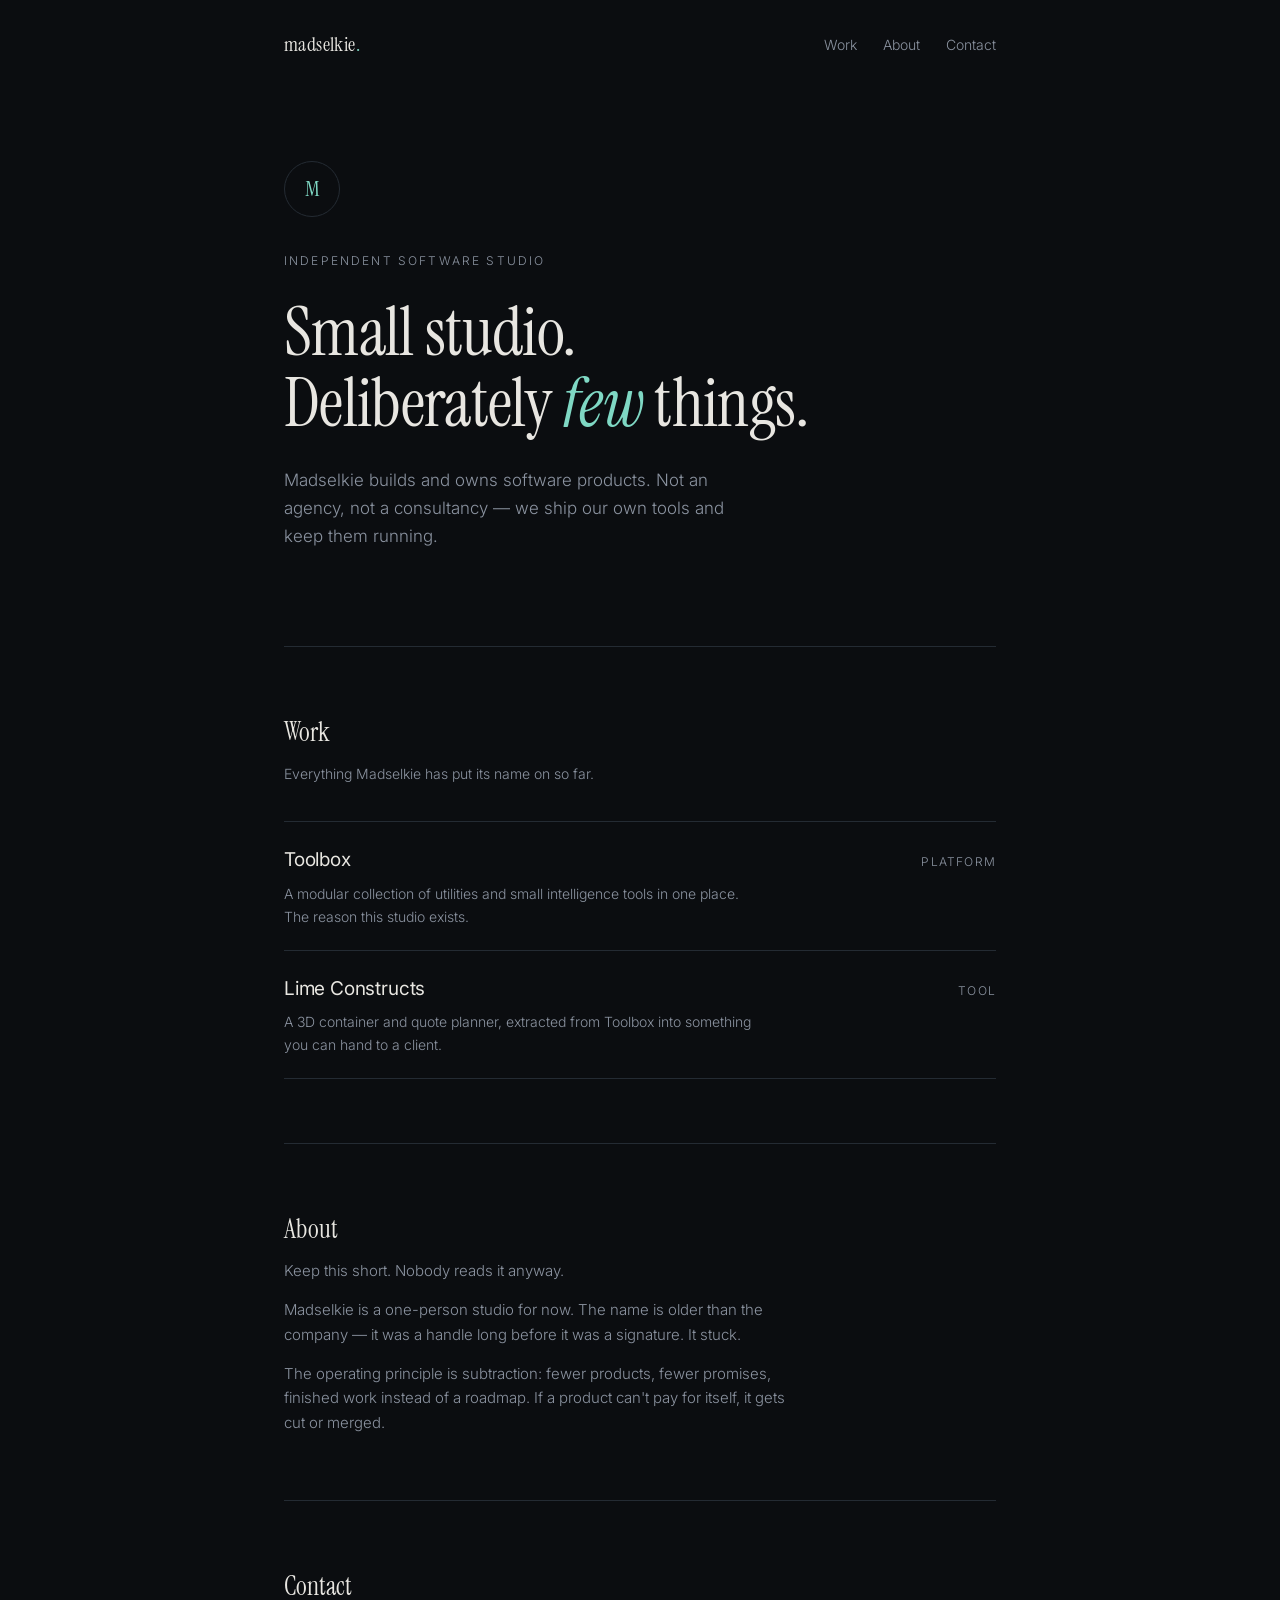
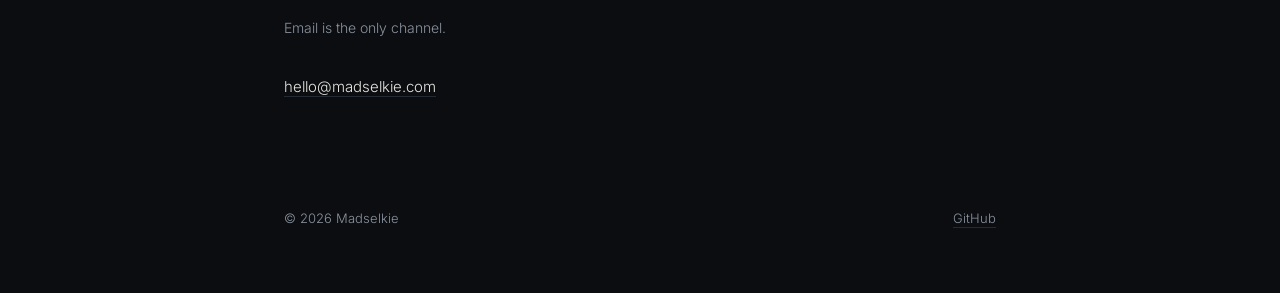
==== index.html @ a364200f "Initial Madselkie site" ====
<!DOCTYPE html>
<html lang="en">
<head>
<meta charset="utf-8">
<meta name="viewport" content="width=device-width,initial-scale=1">
<title>Madselkie</title>
<meta name="description" content="Madselkie is an independent software studio. Makers of Toolbox and Lime Constructs.">
<link rel="preconnect" href="https://fonts.googleapis.com">
<link rel="preconnect" href="https://fonts.gstatic.com" crossorigin>
<link href="https://fonts.googleapis.com/css2?family=Instrument+Serif:ital@0;1&family=Inter:wght@300;400;500&display=swap" rel="stylesheet">
<style>
  :root{
    --ink:#0b0d10;
    --ink-soft:#151a20;
    --line:#242b33;
    --text:#e8e6e1;
    --muted:#8b93a0;
    --accent:#7fd8c4;
  }
  *{box-sizing:border-box;margin:0;padding:0}
  html{-webkit-text-size-adjust:100%}
  body{
    background:var(--ink);color:var(--text);
    font-family:Inter,system-ui,-apple-system,sans-serif;
    font-weight:300;line-height:1.65;
    -webkit-font-smoothing:antialiased;
  }
  .wrap{max-width:760px;margin:0 auto;padding:0 24px}
  header{padding:28px 0;display:flex;justify-content:space-between;align-items:center}
  .mark{font-family:"Instrument Serif",Georgia,serif;font-size:20px;letter-spacing:.02em}
  .mark span{color:var(--accent)}
  nav a{color:var(--muted);text-decoration:none;font-size:14px;margin-left:22px;transition:color .2s}
  nav a:hover{color:var(--text)}
  .hero{padding:72px 0 96px;border-bottom:1px solid var(--line)}
  .kicker{font-size:12px;letter-spacing:.18em;text-transform:uppercase;color:var(--muted);margin-bottom:26px}
  h1{
    font-family:"Instrument Serif",Georgia,serif;font-weight:400;
    font-size:clamp(40px,8vw,68px);line-height:1.04;letter-spacing:-.01em;
  }
  h1 em{font-style:italic;color:var(--accent)}
  .lede{margin-top:28px;font-size:17px;color:var(--muted);max-width:46ch}
  .lede strong{color:var(--text);font-weight:400}
  section{padding:64px 0;border-bottom:1px solid var(--line)}
  h2{font-family:"Instrument Serif",Georgia,serif;font-weight:400;font-size:26px;margin-bottom:8px}
  .sub{color:var(--muted);font-size:14px;margin-bottom:36px}
  .product{display:block;text-decoration:none;color:inherit;padding:22px 0;border-top:1px solid var(--line);transition:opacity .2s}
  .product:last-of-type{border-bottom:1px solid var(--line)}
  .product:hover{opacity:.7}
  .prow{display:flex;justify-content:space-between;align-items:baseline;gap:16px}
  .pname{font-size:19px;font-weight:400;letter-spacing:-.01em}
  .ptype{font-size:12px;color:var(--muted);letter-spacing:.1em;text-transform:uppercase;white-space:nowrap}
  .pdesc{color:var(--muted);font-size:14px;margin-top:6px;max-width:52ch}
  .about p{color:var(--muted);font-size:15px;max-width:56ch;margin-bottom:14px}
  .about p:last-child{margin-bottom:0}
  footer{padding:44px 0 64px;color:var(--muted);font-size:13px;display:flex;justify-content:space-between;gap:16px;flex-wrap:wrap}
  footer a{color:var(--muted);text-decoration:none;border-bottom:1px solid var(--line);padding-bottom:1px}
  footer a:hover{color:var(--text)}
  .selkie{
    width:56px;height:56px;border-radius:50%;
    border:1px solid var(--line);display:grid;place-items:center;
    font-family:"Instrument Serif",Georgia,serif;font-size:22px;color:var(--accent);
    margin-bottom:34px;
  }
  @media (prefers-reduced-motion:no-preference){
    .hero > *{animation:rise .7s cubic-bezier(.2,.7,.2,1) both}
    .hero > *:nth-child(2){animation-delay:.06s}
    .hero > *:nth-child(3){animation-delay:.12s}
    @keyframes rise{from{opacity:0;transform:translateY(10px)}to{opacity:1;transform:none}}
  }
</style>
</head>
<body>
<div class="wrap">
  <header>
    <div class="mark">madselkie<span>.</span></div>
    <nav>
      <a href="#work">Work</a>
      <a href="#about">About</a>
      <a href="#contact">Contact</a>
    </nav>
  </header>

  <div class="hero">
    <div class="selkie">M</div>
    <div class="kicker">Independent software studio</div>
    <h1>Small studio.<br>Deliberately <em>few</em> things.</h1>
    <p class="lede">Madselkie builds and owns software products. Not an agency, not a consultancy — we ship our own tools and keep them running.</p>
  </div>

  <section id="work">
    <h2>Work</h2>
    <p class="sub">Everything Madselkie has put its name on so far.</p>
    <a class="product" href="https://tlbox.app" target="_blank" rel="noopener">
      <div class="prow"><span class="pname">Toolbox</span><span class="ptype">Platform</span></div>
      <p class="pdesc">A modular collection of utilities and small intelligence tools in one place. The reason this studio exists.</p>
    </a>
    <a class="product" href="#" target="_blank" rel="noopener">
      <div class="prow"><span class="pname">Lime Constructs</span><span class="ptype">Tool</span></div>
      <p class="pdesc">A 3D container and quote planner, extracted from Toolbox into something you can hand to a client.</p>
    </a>
  </section>

  <section id="about" class="about">
    <h2>About</h2>
    <p class="sub">Keep this short. Nobody reads it anyway.</p>
    <p>Madselkie is a one-person studio for now. The name is older than the company — it was a handle long before it was a signature. It stuck.</p>
    <p>The operating principle is subtraction: fewer products, fewer promises, finished work instead of a roadmap. If a product can't pay for itself, it gets cut or merged.</p>
  </section>

  <section id="contact" style="border-bottom:none">
    <h2>Contact</h2>
    <p class="sub">Email is the only channel.</p>
    <p style="color:var(--muted);font-size:15px"><a href="mailto:hello@madselkie.com" style="color:var(--text);text-decoration:none;border-bottom:1px solid var(--line)">hello@madselkie.com</a></p>
  </section>

  <footer>
    <span>© <span id="y">2026</span> Madselkie</span>
    <span><a href="https://github.com/madselkie" target="_blank" rel="noopener">GitHub</a></span>
  </footer>
</div>
<script>document.getElementById('y').textContent=new Date().getFullYear();</script>
</body>
</html>
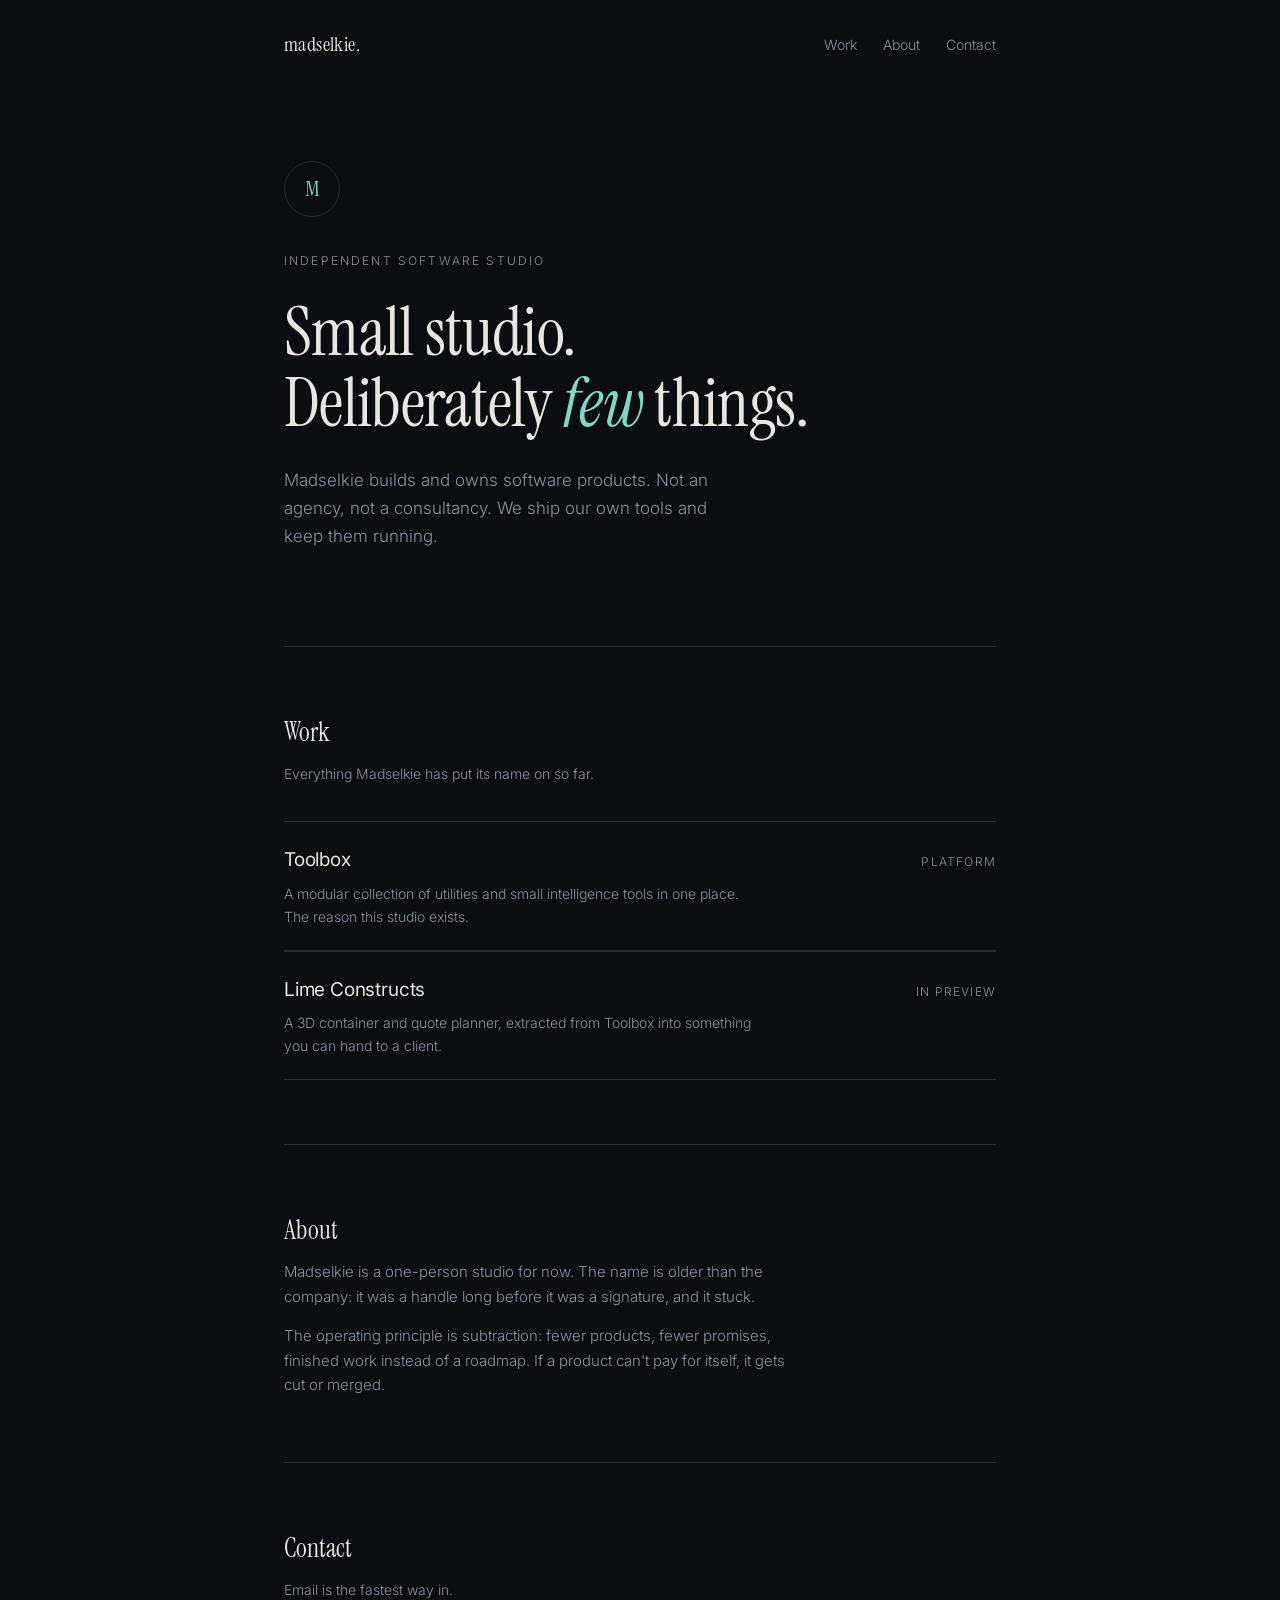
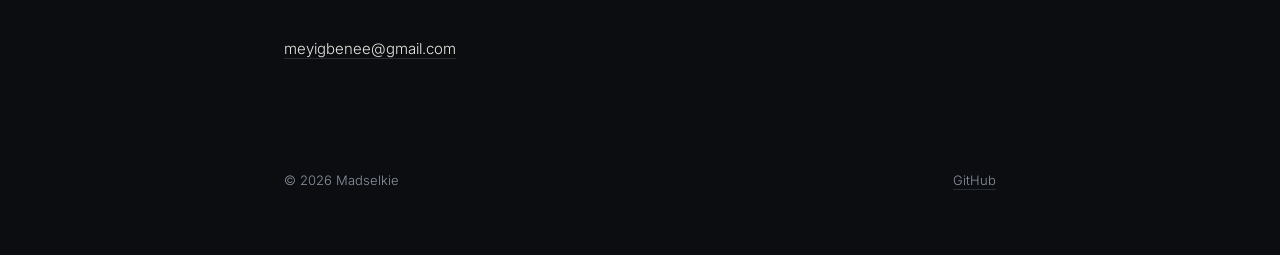
==== commit 204ec6da: "Fix contact address, drop dead link, tidy copy" ====
--- a/index.html
+++ b/index.html
@@ -84,7 +84,7 @@
     <div class="selkie">M</div>
     <div class="kicker">Independent software studio</div>
     <h1>Small studio.<br>Deliberately <em>few</em> things.</h1>
-    <p class="lede">Madselkie builds and owns software products. Not an agency, not a consultancy — we ship our own tools and keep them running.</p>
+    <p class="lede">Madselkie builds and owns software products. Not an agency, not a consultancy. We ship our own tools and keep them running.</p>
   </div>
 
   <section id="work">
@@ -94,23 +94,22 @@
       <div class="prow"><span class="pname">Toolbox</span><span class="ptype">Platform</span></div>
       <p class="pdesc">A modular collection of utilities and small intelligence tools in one place. The reason this studio exists.</p>
     </a>
-    <a class="product" href="#" target="_blank" rel="noopener">
-      <div class="prow"><span class="pname">Lime Constructs</span><span class="ptype">Tool</span></div>
+    <div class="product">
+      <div class="prow"><span class="pname">Lime Constructs</span><span class="ptype">In preview</span></div>
       <p class="pdesc">A 3D container and quote planner, extracted from Toolbox into something you can hand to a client.</p>
-    </a>
+    </div>
   </section>
 
   <section id="about" class="about">
     <h2>About</h2>
-    <p class="sub">Keep this short. Nobody reads it anyway.</p>
-    <p>Madselkie is a one-person studio for now. The name is older than the company — it was a handle long before it was a signature. It stuck.</p>
+    <p>Madselkie is a one-person studio for now. The name is older than the company: it was a handle long before it was a signature, and it stuck.</p>
     <p>The operating principle is subtraction: fewer products, fewer promises, finished work instead of a roadmap. If a product can't pay for itself, it gets cut or merged.</p>
   </section>
 
   <section id="contact" style="border-bottom:none">
     <h2>Contact</h2>
-    <p class="sub">Email is the only channel.</p>
-    <p style="color:var(--muted);font-size:15px"><a href="mailto:hello@madselkie.com" style="color:var(--text);text-decoration:none;border-bottom:1px solid var(--line)">hello@madselkie.com</a></p>
+    <p class="sub">Email is the fastest way in.</p>
+    <p style="color:var(--muted);font-size:15px"><a href="mailto:meyigbenee@gmail.com" style="color:var(--text);text-decoration:none;border-bottom:1px solid var(--line)">meyigbenee@gmail.com</a></p>
   </section>
 
   <footer>
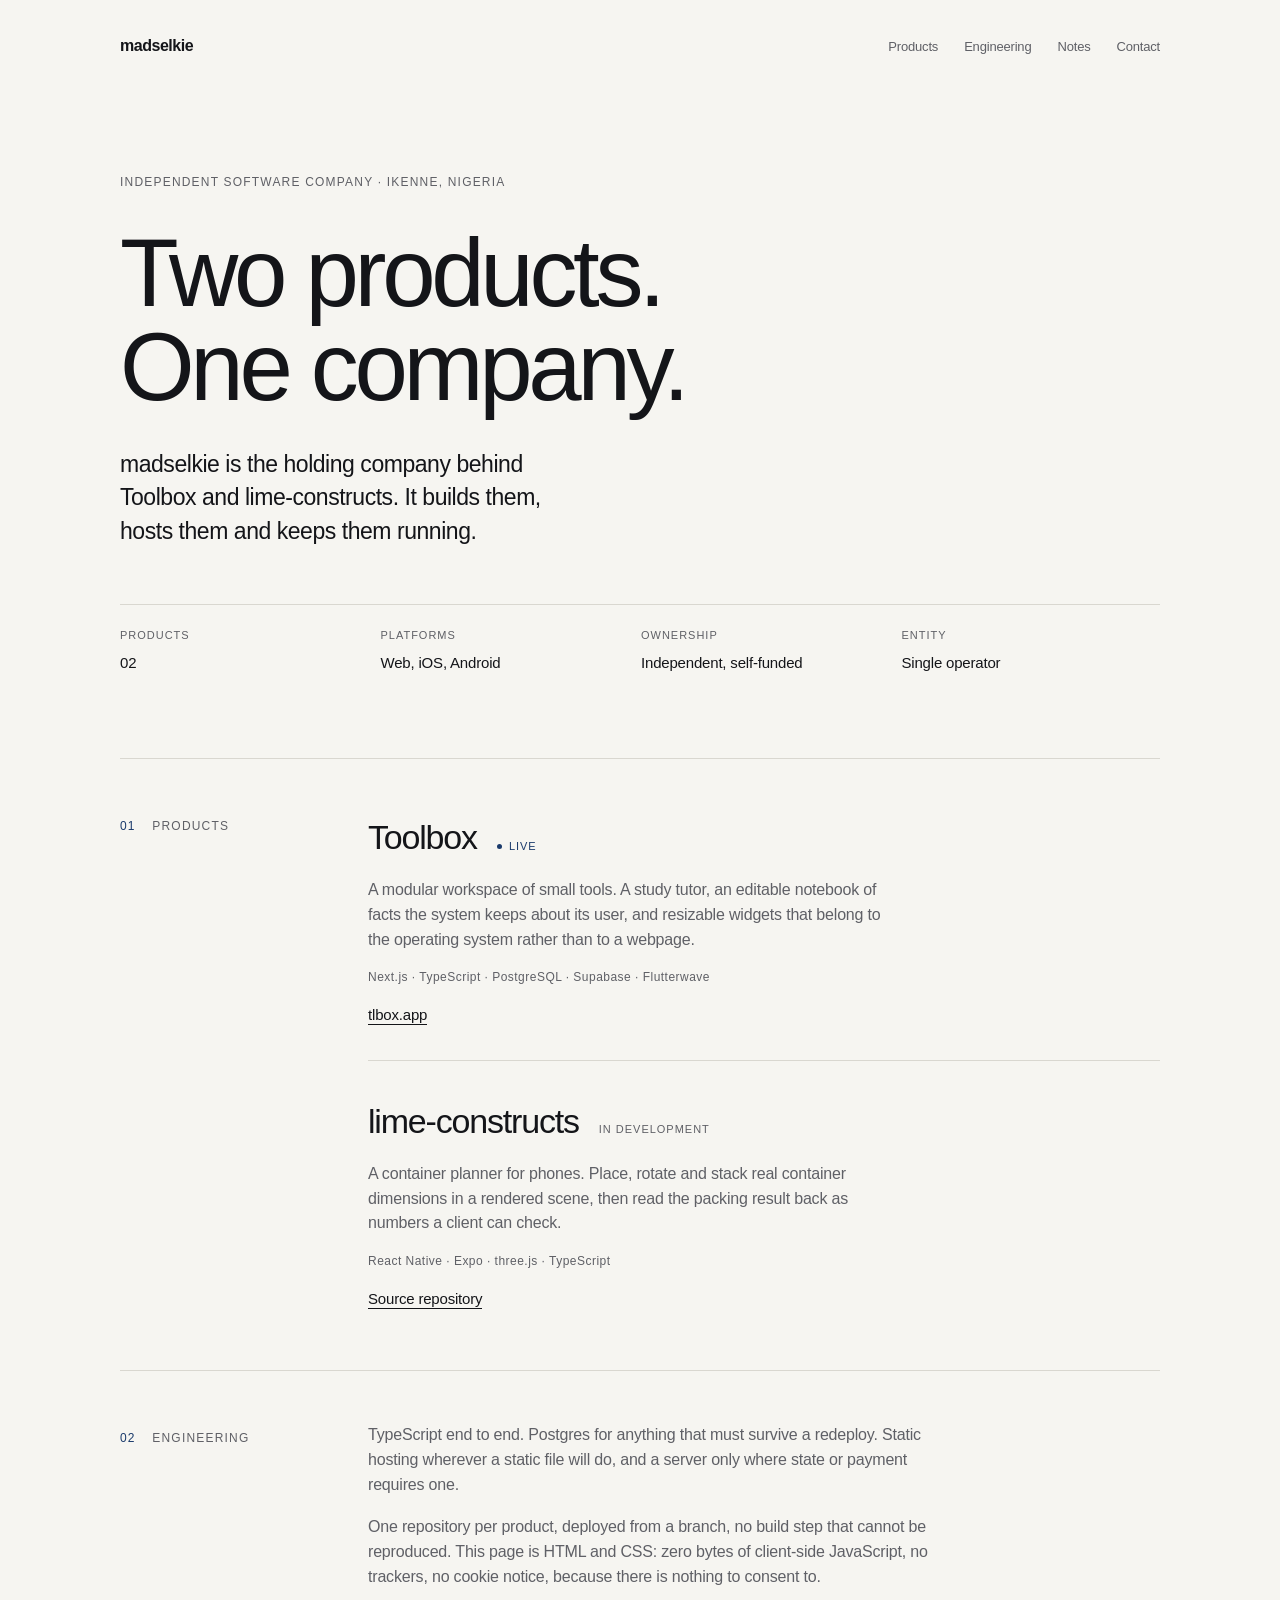
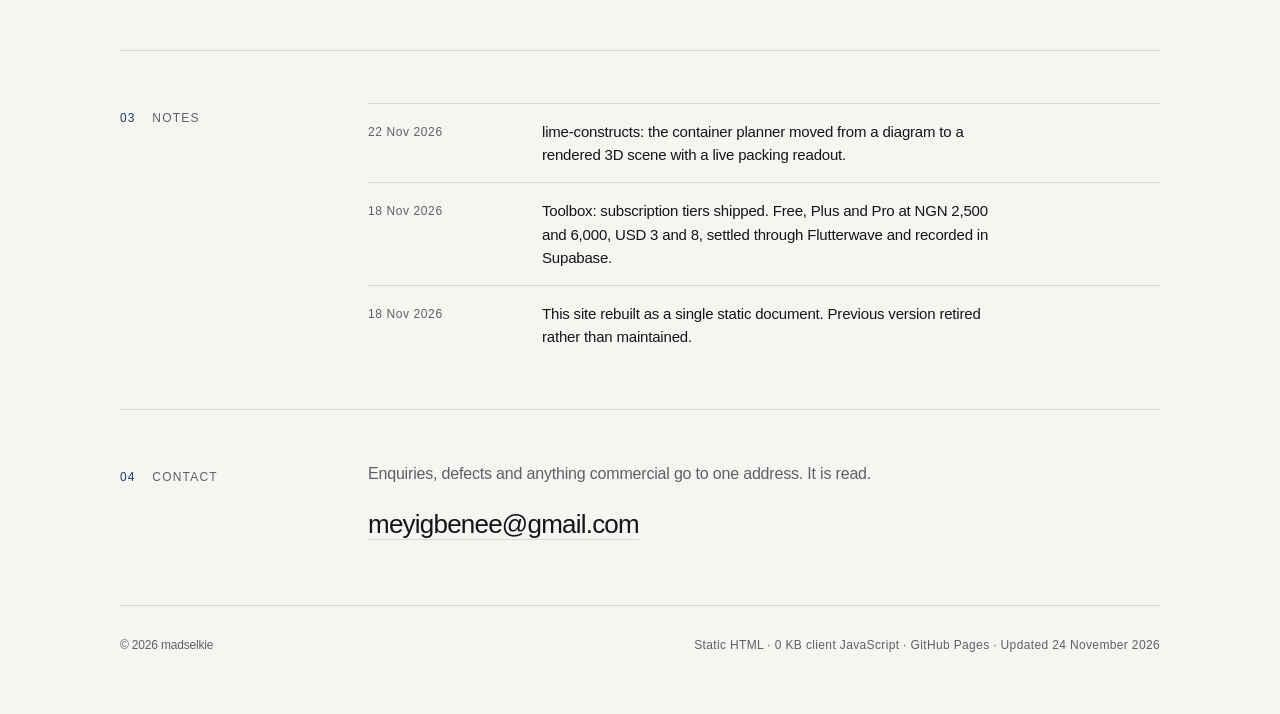
==== commit 5e4fce5f: "Rebuild as a single static company page: monochrome, one typeface, zero client JS" ====
--- a/index.html
+++ b/index.html
@@ -1,122 +1,107 @@
-<!DOCTYPE html>
+<!doctype html>
 <html lang="en">
 <head>
 <meta charset="utf-8">
-<meta name="viewport" content="width=device-width,initial-scale=1">
-<title>Madselkie</title>
-<meta name="description" content="Madselkie is an independent software studio. Makers of Toolbox and Lime Constructs.">
-<link rel="preconnect" href="https://fonts.googleapis.com">
-<link rel="preconnect" href="https://fonts.gstatic.com" crossorigin>
-<link href="https://fonts.googleapis.com/css2?family=Instrument+Serif:ital@0;1&family=Inter:wght@300;400;500&display=swap" rel="stylesheet">
-<style>
-  :root{
-    --ink:#0b0d10;
-    --ink-soft:#151a20;
-    --line:#242b33;
-    --text:#e8e6e1;
-    --muted:#8b93a0;
-    --accent:#7fd8c4;
-  }
-  *{box-sizing:border-box;margin:0;padding:0}
-  html{-webkit-text-size-adjust:100%}
-  body{
-    background:var(--ink);color:var(--text);
-    font-family:Inter,system-ui,-apple-system,sans-serif;
-    font-weight:300;line-height:1.65;
-    -webkit-font-smoothing:antialiased;
-  }
-  .wrap{max-width:760px;margin:0 auto;padding:0 24px}
-  header{padding:28px 0;display:flex;justify-content:space-between;align-items:center}
-  .mark{font-family:"Instrument Serif",Georgia,serif;font-size:20px;letter-spacing:.02em}
-  .mark span{color:var(--accent)}
-  nav a{color:var(--muted);text-decoration:none;font-size:14px;margin-left:22px;transition:color .2s}
-  nav a:hover{color:var(--text)}
-  .hero{padding:72px 0 96px;border-bottom:1px solid var(--line)}
-  .kicker{font-size:12px;letter-spacing:.18em;text-transform:uppercase;color:var(--muted);margin-bottom:26px}
-  h1{
-    font-family:"Instrument Serif",Georgia,serif;font-weight:400;
-    font-size:clamp(40px,8vw,68px);line-height:1.04;letter-spacing:-.01em;
-  }
-  h1 em{font-style:italic;color:var(--accent)}
-  .lede{margin-top:28px;font-size:17px;color:var(--muted);max-width:46ch}
-  .lede strong{color:var(--text);font-weight:400}
-  section{padding:64px 0;border-bottom:1px solid var(--line)}
-  h2{font-family:"Instrument Serif",Georgia,serif;font-weight:400;font-size:26px;margin-bottom:8px}
-  .sub{color:var(--muted);font-size:14px;margin-bottom:36px}
-  .product{display:block;text-decoration:none;color:inherit;padding:22px 0;border-top:1px solid var(--line);transition:opacity .2s}
-  .product:last-of-type{border-bottom:1px solid var(--line)}
-  .product:hover{opacity:.7}
-  .prow{display:flex;justify-content:space-between;align-items:baseline;gap:16px}
-  .pname{font-size:19px;font-weight:400;letter-spacing:-.01em}
-  .ptype{font-size:12px;color:var(--muted);letter-spacing:.1em;text-transform:uppercase;white-space:nowrap}
-  .pdesc{color:var(--muted);font-size:14px;margin-top:6px;max-width:52ch}
-  .about p{color:var(--muted);font-size:15px;max-width:56ch;margin-bottom:14px}
-  .about p:last-child{margin-bottom:0}
-  footer{padding:44px 0 64px;color:var(--muted);font-size:13px;display:flex;justify-content:space-between;gap:16px;flex-wrap:wrap}
-  footer a{color:var(--muted);text-decoration:none;border-bottom:1px solid var(--line);padding-bottom:1px}
-  footer a:hover{color:var(--text)}
-  .selkie{
-    width:56px;height:56px;border-radius:50%;
-    border:1px solid var(--line);display:grid;place-items:center;
-    font-family:"Instrument Serif",Georgia,serif;font-size:22px;color:var(--accent);
-    margin-bottom:34px;
-  }
-  @media (prefers-reduced-motion:no-preference){
-    .hero > *{animation:rise .7s cubic-bezier(.2,.7,.2,1) both}
-    .hero > *:nth-child(2){animation-delay:.06s}
-    .hero > *:nth-child(3){animation-delay:.12s}
-    @keyframes rise{from{opacity:0;transform:translateY(10px)}to{opacity:1;transform:none}}
-  }
-</style>
+<meta name="viewport" content="width=device-width, initial-scale=1">
+<title>madselkie — an independent software company</title>
+<meta name="description" content="madselkie is an independent software company. It builds and operates Toolbox and lime-constructs.">
+<meta name="color-scheme" content="light">
+<link rel="stylesheet" href="styles.css">
+<link rel="icon" href="data:image/svg+xml,%3Csvg xmlns='http://www.w3.org/2000/svg' viewBox='0 0 32 32'%3E%3Crect width='32' height='32' fill='%23141519'/%3E%3Ctext x='16' y='22' font-family='Helvetica,Arial' font-size='17' fill='%23f6f5f1' text-anchor='middle'%3Em%3C/text%3E%3C/svg%3E">
 </head>
 <body>
-<div class="wrap">
-  <header>
-    <div class="mark">madselkie<span>.</span></div>
-    <nav>
-      <a href="#work">Work</a>
-      <a href="#about">About</a>
-      <a href="#contact">Contact</a>
-    </nav>
-  </header>
 
-  <div class="hero">
-    <div class="selkie">M</div>
-    <div class="kicker">Independent software studio</div>
-    <h1>Small studio.<br>Deliberately <em>few</em> things.</h1>
-    <p class="lede">Madselkie builds and owns software products. Not an agency, not a consultancy. We ship our own tools and keep them running.</p>
-  </div>
+<header class="masthead">
+  <a class="wordmark" href="/">madselkie</a>
+  <nav aria-label="Sections">
+    <a href="#products">Products</a>
+    <a href="#engineering">Engineering</a>
+    <a href="#notes">Notes</a>
+    <a href="#contact">Contact</a>
+  </nav>
+</header>
 
-  <section id="work">
-    <h2>Work</h2>
-    <p class="sub">Everything Madselkie has put its name on so far.</p>
-    <a class="product" href="https://tlbox.app" target="_blank" rel="noopener">
-      <div class="prow"><span class="pname">Toolbox</span><span class="ptype">Platform</span></div>
-      <p class="pdesc">A modular collection of utilities and small intelligence tools in one place. The reason this studio exists.</p>
-    </a>
-    <div class="product">
-      <div class="prow"><span class="pname">Lime Constructs</span><span class="ptype">In preview</span></div>
-      <p class="pdesc">A 3D container and quote planner, extracted from Toolbox into something you can hand to a client.</p>
+<main>
+
+  <section class="opening">
+    <p class="label">Independent software company · Ikenne, Nigeria</p>
+    <h1>Two products.<br>One company.</h1>
+    <p class="statement">madselkie is the holding company behind Toolbox and lime-constructs. It builds them, hosts them and keeps them running.</p>
+    <dl class="facts">
+      <div><dt>Products</dt><dd>02</dd></div>
+      <div><dt>Platforms</dt><dd>Web, iOS, Android</dd></div>
+      <div><dt>Ownership</dt><dd>Independent, self&#8209;funded</dd></div>
+      <div><dt>Entity</dt><dd>Single operator</dd></div>
+    </dl>
+  </section>
+
+  <section id="products" class="block">
+    <p class="label"><span class="num">01</span> Products</p>
+    <div class="rows">
+
+      <article class="row">
+        <div class="row-head">
+          <h2>Toolbox</h2>
+          <p class="status"><span class="dot" aria-hidden="true"></span>Live</p>
+        </div>
+        <p class="desc">A modular workspace of small tools. A study tutor, an editable notebook of facts the system keeps about its user, and resizable widgets that belong to the operating system rather than to a webpage.</p>
+        <p class="stack">Next.js · TypeScript · PostgreSQL · Supabase · Flutterwave</p>
+        <p class="out"><a href="https://tlbox.app" rel="noopener">tlbox.app</a></p>
+      </article>
+
+      <article class="row">
+        <div class="row-head">
+          <h2>lime-constructs</h2>
+          <p class="status quiet">In development</p>
+        </div>
+        <p class="desc">A container planner for phones. Place, rotate and stack real container dimensions in a rendered scene, then read the packing result back as numbers a client can check.</p>
+        <p class="stack">React Native · Expo · three.js · TypeScript</p>
+        <p class="out"><a href="https://github.com/the-meyiwa/lime-constructs" rel="noopener">Source repository</a></p>
+      </article>
+
     </div>
   </section>
 
-  <section id="about" class="about">
-    <h2>About</h2>
-    <p>Madselkie is a one-person studio for now. The name is older than the company: it was a handle long before it was a signature, and it stuck.</p>
-    <p>The operating principle is subtraction: fewer products, fewer promises, finished work instead of a roadmap. If a product can't pay for itself, it gets cut or merged.</p>
+  <section id="engineering" class="block">
+    <p class="label"><span class="num">02</span> Engineering</p>
+    <div class="prose">
+      <p>TypeScript end to end. Postgres for anything that must survive a redeploy. Static hosting wherever a static file will do, and a server only where state or payment requires one.</p>
+      <p>One repository per product, deployed from a branch, no build step that cannot be reproduced. This page is HTML and CSS: zero bytes of client-side JavaScript, no trackers, no cookie notice, because there is nothing to consent to.</p>
+    </div>
   </section>
 
-  <section id="contact" style="border-bottom:none">
-    <h2>Contact</h2>
-    <p class="sub">Email is the fastest way in.</p>
-    <p style="color:var(--muted);font-size:15px"><a href="mailto:meyigbenee@gmail.com" style="color:var(--text);text-decoration:none;border-bottom:1px solid var(--line)">meyigbenee@gmail.com</a></p>
+  <section id="notes" class="block">
+    <p class="label"><span class="num">03</span> Notes</p>
+    <ol class="log">
+      <li>
+        <p class="when">22 Nov 2026</p>
+        <p class="what">lime-constructs: the container planner moved from a diagram to a rendered 3D scene with a live packing readout.</p>
+      </li>
+      <li>
+        <p class="when">18 Nov 2026</p>
+        <p class="what">Toolbox: subscription tiers shipped. Free, Plus and Pro at NGN 2,500 and 6,000, USD 3 and 8, settled through Flutterwave and recorded in Supabase.</p>
+      </li>
+      <li>
+        <p class="when">18 Nov 2026</p>
+        <p class="what">This site rebuilt as a single static document. Previous version retired rather than maintained.</p>
+      </li>
+    </ol>
   </section>
 
-  <footer>
-    <span>© <span id="y">2026</span> Madselkie</span>
-    <span><a href="https://github.com/madselkie" target="_blank" rel="noopener">GitHub</a></span>
-  </footer>
-</div>
-<script>document.getElementById('y').textContent=new Date().getFullYear();</script>
+  <section id="contact" class="block">
+    <p class="label"><span class="num">04</span> Contact</p>
+    <div class="prose">
+      <p>Enquiries, defects and anything commercial go to one address. It is read.</p>
+      <p class="mail"><a href="mailto:meyigbenee@gmail.com">meyigbenee@gmail.com</a></p>
+    </div>
+  </section>
+
+</main>
+
+<footer>
+  <p>© <span id="year">2026</span> madselkie</p>
+  <p class="signals">Static HTML&nbsp;·&nbsp;0&nbsp;KB client JavaScript&nbsp;·&nbsp;GitHub Pages&nbsp;·&nbsp;Updated 24 November 2026</p>
+</footer>
+
 </body>
 </html>
--- a/styles.css
+++ b/styles.css
@@ -0,0 +1,135 @@
+:root{
+  --paper:#f6f5f1;
+  --ink:#141519;
+  --muted:#5f6066;
+  --hair:#d9d7d0;
+  --accent:#1a3a6b;
+  --measure:1120px;
+}
+*,*::before,*::after{box-sizing:border-box}
+html{-webkit-text-size-adjust:100%; font-size:17px}
+body{
+  margin:0; background:var(--paper); color:var(--ink);
+  font-family:-apple-system,BlinkMacSystemFont,"Helvetica Neue",Helvetica,Arial,sans-serif;
+  font-weight:400; line-height:1.55; letter-spacing:-0.011em;
+  -webkit-font-smoothing:antialiased; text-rendering:optimizeLegibility;
+  font-synthesis-weight:none;
+}
+a{color:inherit}
+p{margin:0}
+h1,h2{margin:0; font-weight:500; letter-spacing:-0.035em}
+
+.masthead{
+  max-width:var(--measure); margin:0 auto; padding:34px 40px 26px;
+  display:flex; align-items:baseline; justify-content:space-between; gap:24px;
+}
+.wordmark{font-size:16px; font-weight:600; letter-spacing:-0.03em; text-decoration:none}
+.masthead nav{display:flex; gap:26px}
+.masthead nav a{
+  font-size:13px; color:var(--muted); text-decoration:none;
+  border-bottom:1px solid transparent; padding-bottom:1px;
+}
+.masthead nav a:hover,.masthead nav a:focus-visible{color:var(--ink); border-color:var(--ink)}
+
+main{max-width:var(--measure); margin:0 auto; padding:0 40px}
+
+.opening{padding:88px 0 84px; border-bottom:1px solid var(--hair)}
+.label{
+  font-size:12px; letter-spacing:0.1em; text-transform:uppercase;
+  color:var(--muted); margin:0 0 34px;
+}
+.label .num{color:var(--accent); margin-right:12px; font-variant-numeric:tabular-nums}
+h1{
+  font-size:clamp(46px, 8.4vw, 96px); line-height:0.98; letter-spacing:-0.045em;
+  margin:0 0 34px; max-width:15ch;
+}
+.statement{
+  font-size:clamp(19px, 2.1vw, 23px); line-height:1.45; color:var(--ink);
+  max-width:34ch; margin:0 0 56px; letter-spacing:-0.02em;
+}
+.facts{
+  display:grid; grid-template-columns:repeat(4, minmax(0,1fr)); gap:2px;
+  border-top:1px solid var(--hair); margin:0; padding-top:22px;
+}
+.facts div{padding-right:16px}
+.facts dt{
+  font-size:11px; letter-spacing:0.09em; text-transform:uppercase;
+  color:var(--muted); margin-bottom:7px;
+}
+.facts dd{margin:0; font-size:15px; font-variant-numeric:tabular-nums}
+
+.block{
+  display:grid; grid-template-columns:200px minmax(0,1fr); gap:0 48px;
+  padding:52px 0 60px; border-bottom:1px solid var(--hair);
+}
+.block > .label{margin:0; padding-top:6px}
+
+.rows{display:flex; flex-direction:column; gap:0}
+.row{padding:0 0 34px; margin-bottom:34px; border-bottom:1px solid var(--hair)}
+.row:last-child{padding-bottom:0; margin-bottom:0; border-bottom:0}
+.row-head{display:flex; align-items:baseline; gap:20px; margin-bottom:14px}
+.row-head h2{font-size:clamp(26px,3vw,34px); letter-spacing:-0.035em}
+.status{
+  font-size:11px; letter-spacing:0.09em; text-transform:uppercase; color:var(--accent);
+  display:inline-flex; align-items:center; gap:7px; white-space:nowrap;
+}
+.status.quiet{color:var(--muted)}
+.dot{width:5px; height:5px; background:currentColor; border-radius:50%; display:inline-block}
+.desc{font-size:16px; color:var(--muted); max-width:58ch; margin:0 0 16px}
+.stack{
+  font-size:12px; letter-spacing:0.04em; color:var(--muted); margin:0 0 16px;
+  font-variant-numeric:tabular-nums;
+}
+.out{font-size:15px; margin:0}
+.out a{
+  text-decoration:none; border-bottom:1px solid var(--ink); padding-bottom:1px;
+  transition:border-color .15s linear, color .15s linear;
+}
+.out a:hover,.out a:focus-visible{color:var(--accent); border-color:var(--accent)}
+
+.prose{max-width:62ch}
+.prose p{font-size:16px; color:var(--muted); margin:0 0 18px}
+.prose p:last-child{margin-bottom:0}
+.mail a{
+  font-size:clamp(20px,2.6vw,26px); letter-spacing:-0.03em; color:var(--ink);
+  text-decoration:none; border-bottom:1px solid var(--hair);
+}
+.mail a:hover{border-color:var(--ink)}
+
+.log{list-style:none; margin:0; padding:0; border-top:1px solid var(--hair)}
+.log li{
+  display:grid; grid-template-columns:150px minmax(0,1fr); gap:24px;
+  padding:16px 0; border-bottom:1px solid var(--hair);
+}
+.log li:last-child{border-bottom:0; padding-bottom:0}
+.when{font-size:12px; letter-spacing:0.05em; color:var(--muted); font-variant-numeric:tabular-nums; padding-top:3px}
+.what{font-size:15px; color:var(--ink); max-width:56ch}
+
+footer{
+  max-width:var(--measure); margin:0 auto; padding:30px 40px 60px;
+  display:flex; justify-content:space-between; gap:20px; flex-wrap:wrap;
+  font-size:12px; color:var(--muted);
+}
+.signals{letter-spacing:0.03em; font-variant-numeric:tabular-nums}
+
+a:focus-visible{outline:2px solid var(--accent); outline-offset:3px}
+
+@media (max-width:820px){
+  html{font-size:16px}
+  .masthead{padding:24px 22px 20px; flex-wrap:wrap; gap:14px}
+  .masthead nav{gap:18px}
+  main{padding:0 22px}
+  .opening{padding:56px 0 48px}
+  .statement{margin-bottom:40px}
+  .facts{grid-template-columns:repeat(2, minmax(0,1fr)); gap:18px 12px}
+  .block{grid-template-columns:1fr; gap:24px; padding:38px 0 44px}
+  .label{margin-bottom:0}
+  .log li{grid-template-columns:1fr; gap:4px}
+  footer{padding:26px 22px 44px; flex-direction:column; gap:8px}
+}
+
+@media print{
+  body{background:#fff}
+  .masthead nav, footer{display:none}
+  .opening{padding:0 0 32px}
+}
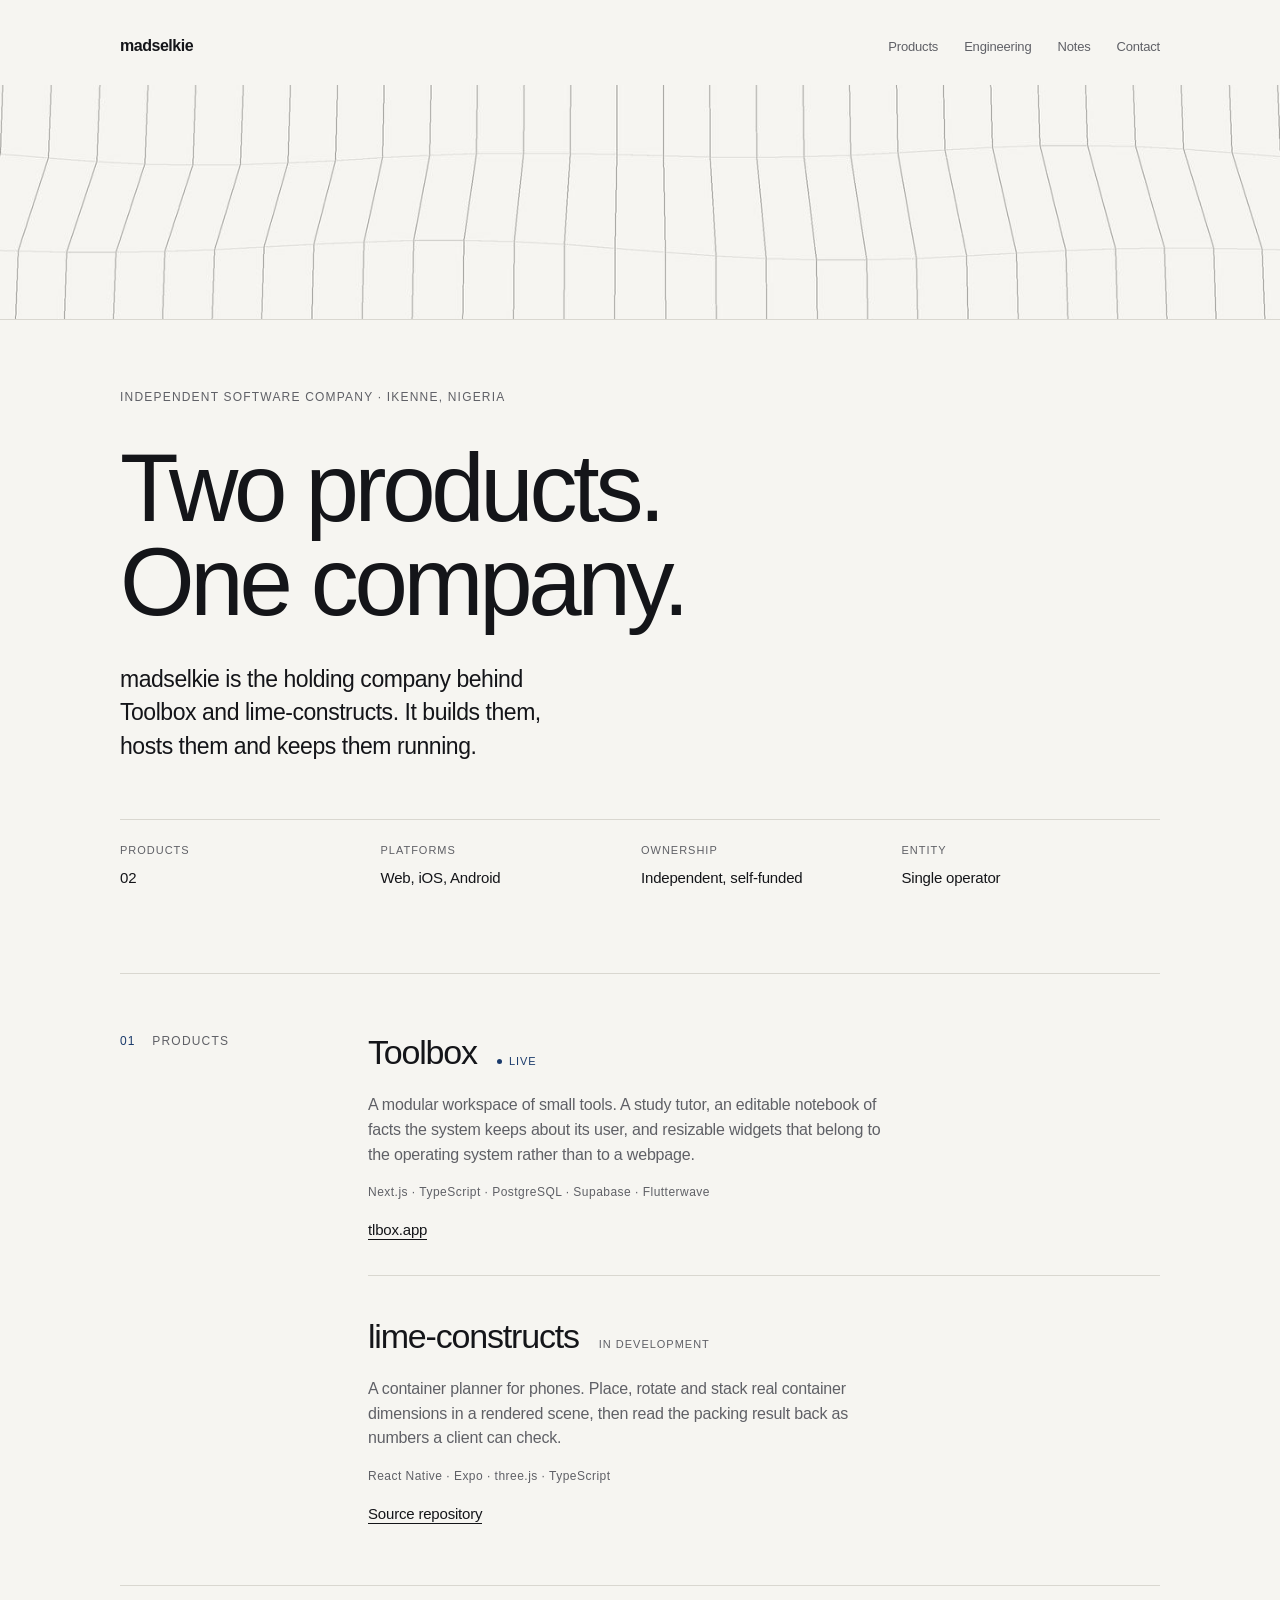
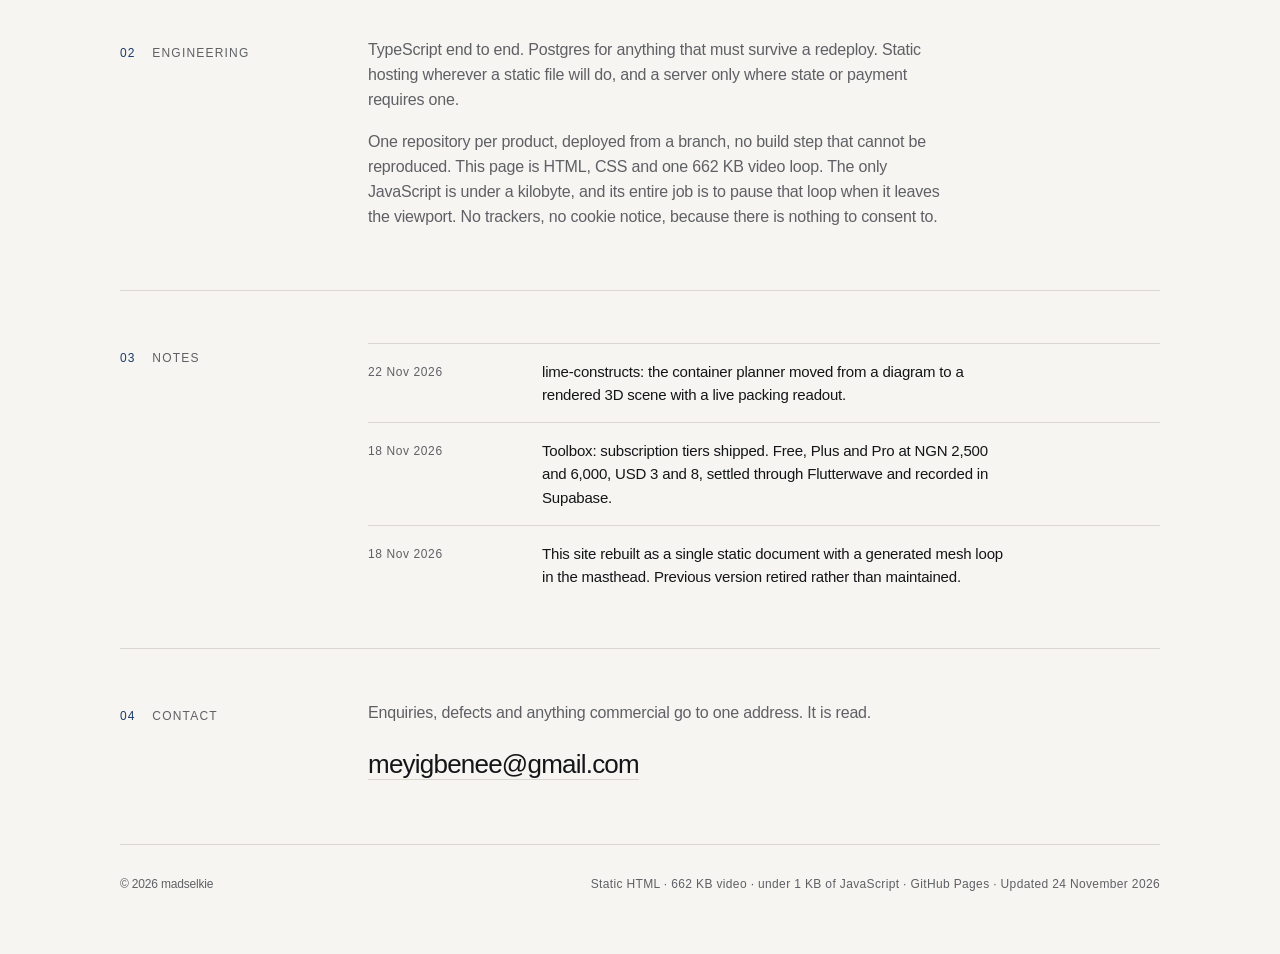
==== commit a1c6dbf5: "Add restrained mesh loop to the masthead: 662 KB, poster frame, pauses off-screen, respects reduced " ====
--- a/index.html
+++ b/index.html
@@ -24,6 +24,11 @@
 <main>
 
   <section class="opening">
+    <figure class="plate" aria-hidden="true">
+      <video id="hero" autoplay muted loop playsinline preload="metadata" disablepictureinpicture disableremoteplayback poster="media/hero-poster.jpg">
+        <source src="media/hero.mp4" type="video/mp4">
+      </video>
+    </figure>
     <p class="label">Independent software company · Ikenne, Nigeria</p>
     <h1>Two products.<br>One company.</h1>
     <p class="statement">madselkie is the holding company behind Toolbox and lime-constructs. It builds them, hosts them and keeps them running.</p>
@@ -66,7 +71,7 @@
     <p class="label"><span class="num">02</span> Engineering</p>
     <div class="prose">
       <p>TypeScript end to end. Postgres for anything that must survive a redeploy. Static hosting wherever a static file will do, and a server only where state or payment requires one.</p>
-      <p>One repository per product, deployed from a branch, no build step that cannot be reproduced. This page is HTML and CSS: zero bytes of client-side JavaScript, no trackers, no cookie notice, because there is nothing to consent to.</p>
+      <p>One repository per product, deployed from a branch, no build step that cannot be reproduced. This page is HTML, CSS and one 662&nbsp;KB video loop. The only JavaScript is under a kilobyte, and its entire job is to pause that loop when it leaves the viewport. No trackers, no cookie notice, because there is nothing to consent to.</p>
     </div>
   </section>
 
@@ -83,7 +88,7 @@
       </li>
       <li>
         <p class="when">18 Nov 2026</p>
-        <p class="what">This site rebuilt as a single static document. Previous version retired rather than maintained.</p>
+        <p class="what">This site rebuilt as a single static document with a generated mesh loop in the masthead. Previous version retired rather than maintained.</p>
       </li>
     </ol>
   </section>
@@ -100,8 +105,9 @@
 
 <footer>
   <p>© <span id="year">2026</span> madselkie</p>
-  <p class="signals">Static HTML&nbsp;·&nbsp;0&nbsp;KB client JavaScript&nbsp;·&nbsp;GitHub Pages&nbsp;·&nbsp;Updated 24 November 2026</p>
+    <p class="signals">Static HTML&nbsp;·&nbsp;662&nbsp;KB video&nbsp;·&nbsp;under 1&nbsp;KB of JavaScript&nbsp;·&nbsp;GitHub Pages&nbsp;·&nbsp;Updated 24 November 2026</p>
 </footer>
 
+<script src="hero.js" defer></script>
 </body>
 </html>
--- a/styles.css
+++ b/styles.css
@@ -33,7 +33,20 @@
 
 main{max-width:var(--measure); margin:0 auto; padding:0 40px}
 
-.opening{padding:88px 0 84px; border-bottom:1px solid var(--hair)}
+.opening{padding:0 0 84px; border-bottom:1px solid var(--hair)}
+
+.plate{
+  margin: 0 calc(50% - 50vw) 68px; width: 100vw;
+  padding: 0; position: relative; overflow: hidden;
+  border-bottom: 1px solid var(--hair); background: var(--paper);
+}
+.plate video{
+  display: block; width: 100%; height: clamp(150px, 26vh, 300px);
+  object-fit: cover; object-position: center;
+}
+@media (prefers-reduced-motion: reduce){
+  .plate video{ }
+}
 .label{
   font-size:12px; letter-spacing:0.1em; text-transform:uppercase;
   color:var(--muted); margin:0 0 34px;
@@ -119,7 +132,9 @@
   .masthead{padding:24px 22px 20px; flex-wrap:wrap; gap:14px}
   .masthead nav{gap:18px}
   main{padding:0 22px}
-  .opening{padding:56px 0 48px}
+  .opening{padding:0 0 48px}
+  .plate{margin: 0 calc(50% - 50vw) 44px}
+  .plate video{height: clamp(120px, 22vh, 200px)}
   .statement{margin-bottom:40px}
   .facts{grid-template-columns:repeat(2, minmax(0,1fr)); gap:18px 12px}
   .block{grid-template-columns:1fr; gap:24px; padding:38px 0 44px}
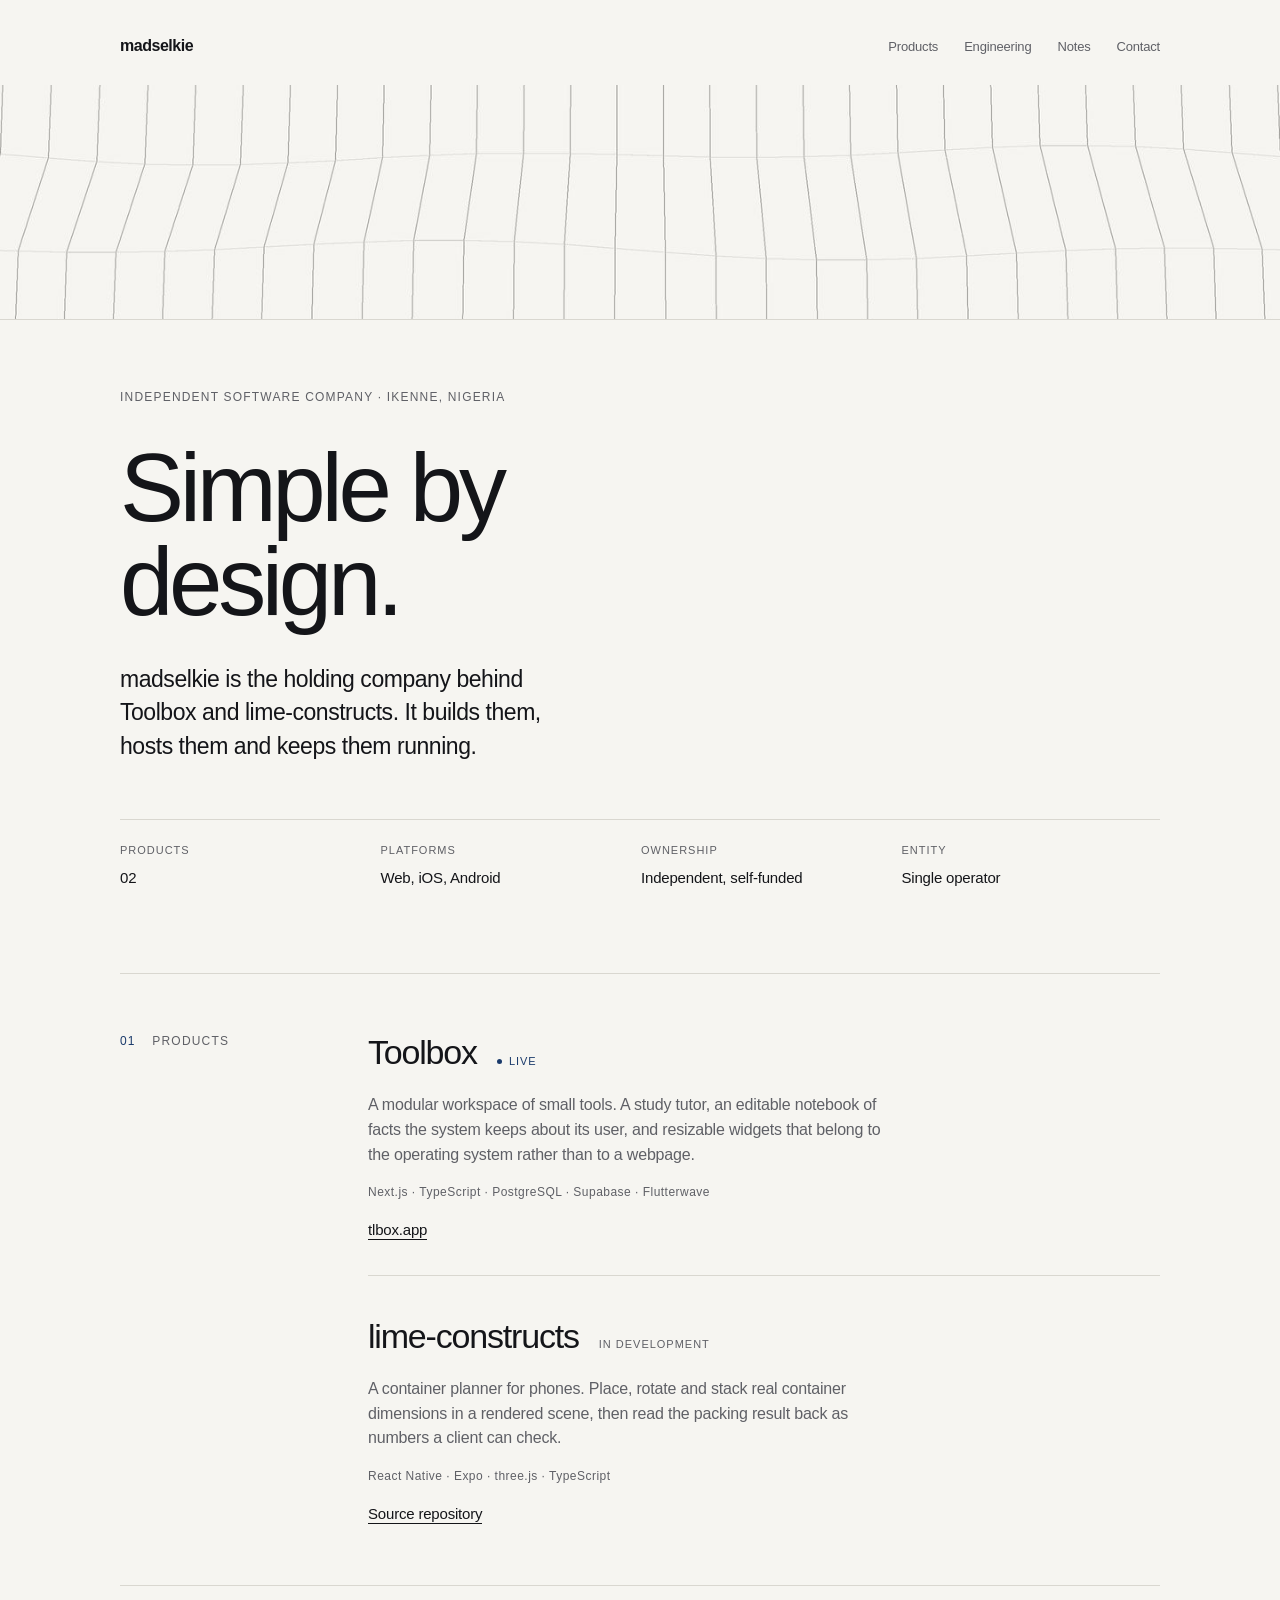
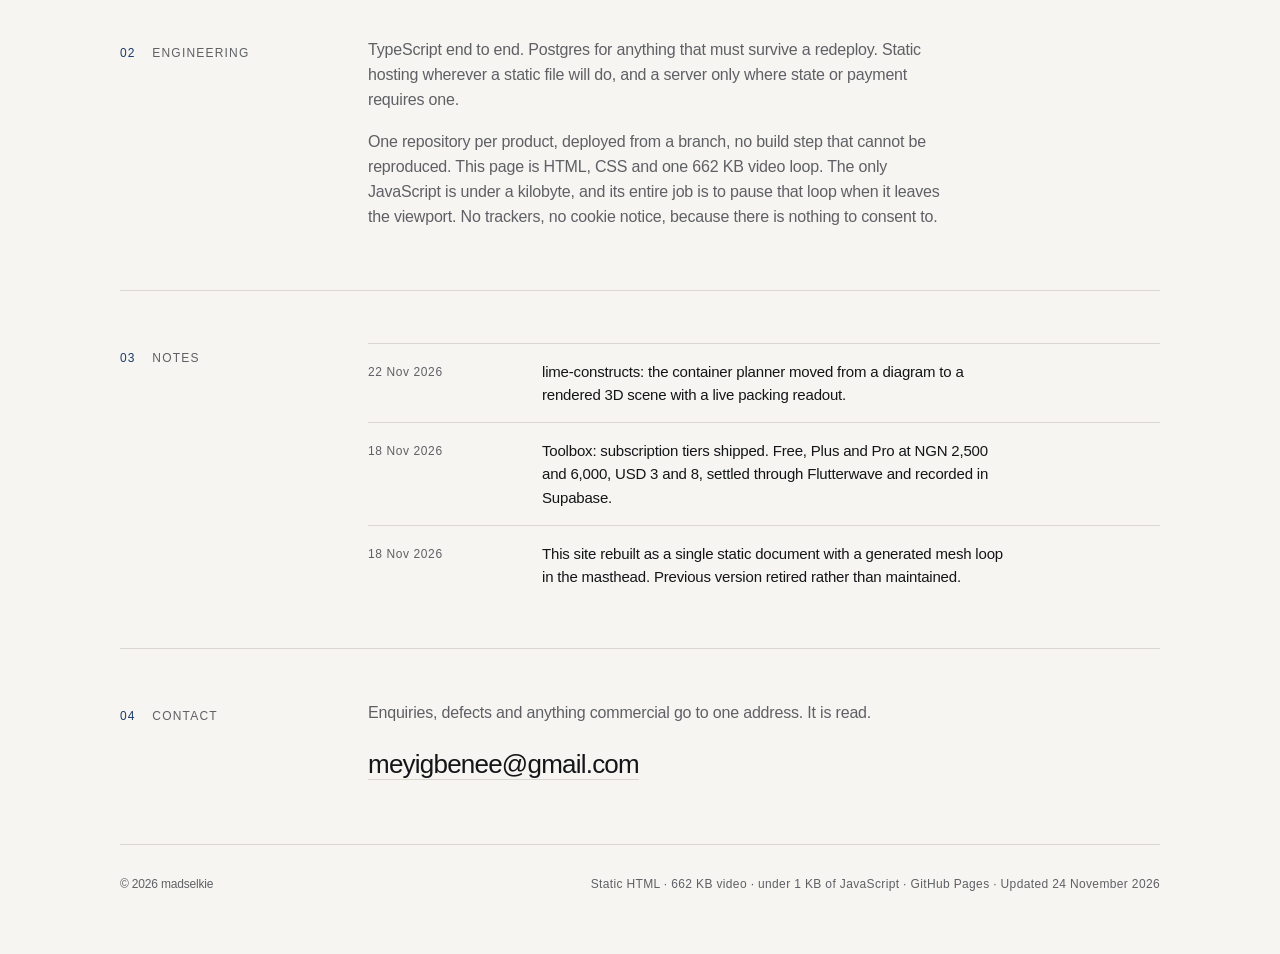
==== commit faa36473: "Headline: Simple by design." ====
--- a/index.html
+++ b/index.html
@@ -30,7 +30,7 @@
       </video>
     </figure>
     <p class="label">Independent software company · Ikenne, Nigeria</p>
-    <h1>Two products.<br>One company.</h1>
+    <h1>Simple by<br>design.</h1>
     <p class="statement">madselkie is the holding company behind Toolbox and lime-constructs. It builds them, hosts them and keeps them running.</p>
     <dl class="facts">
       <div><dt>Products</dt><dd>02</dd></div>
